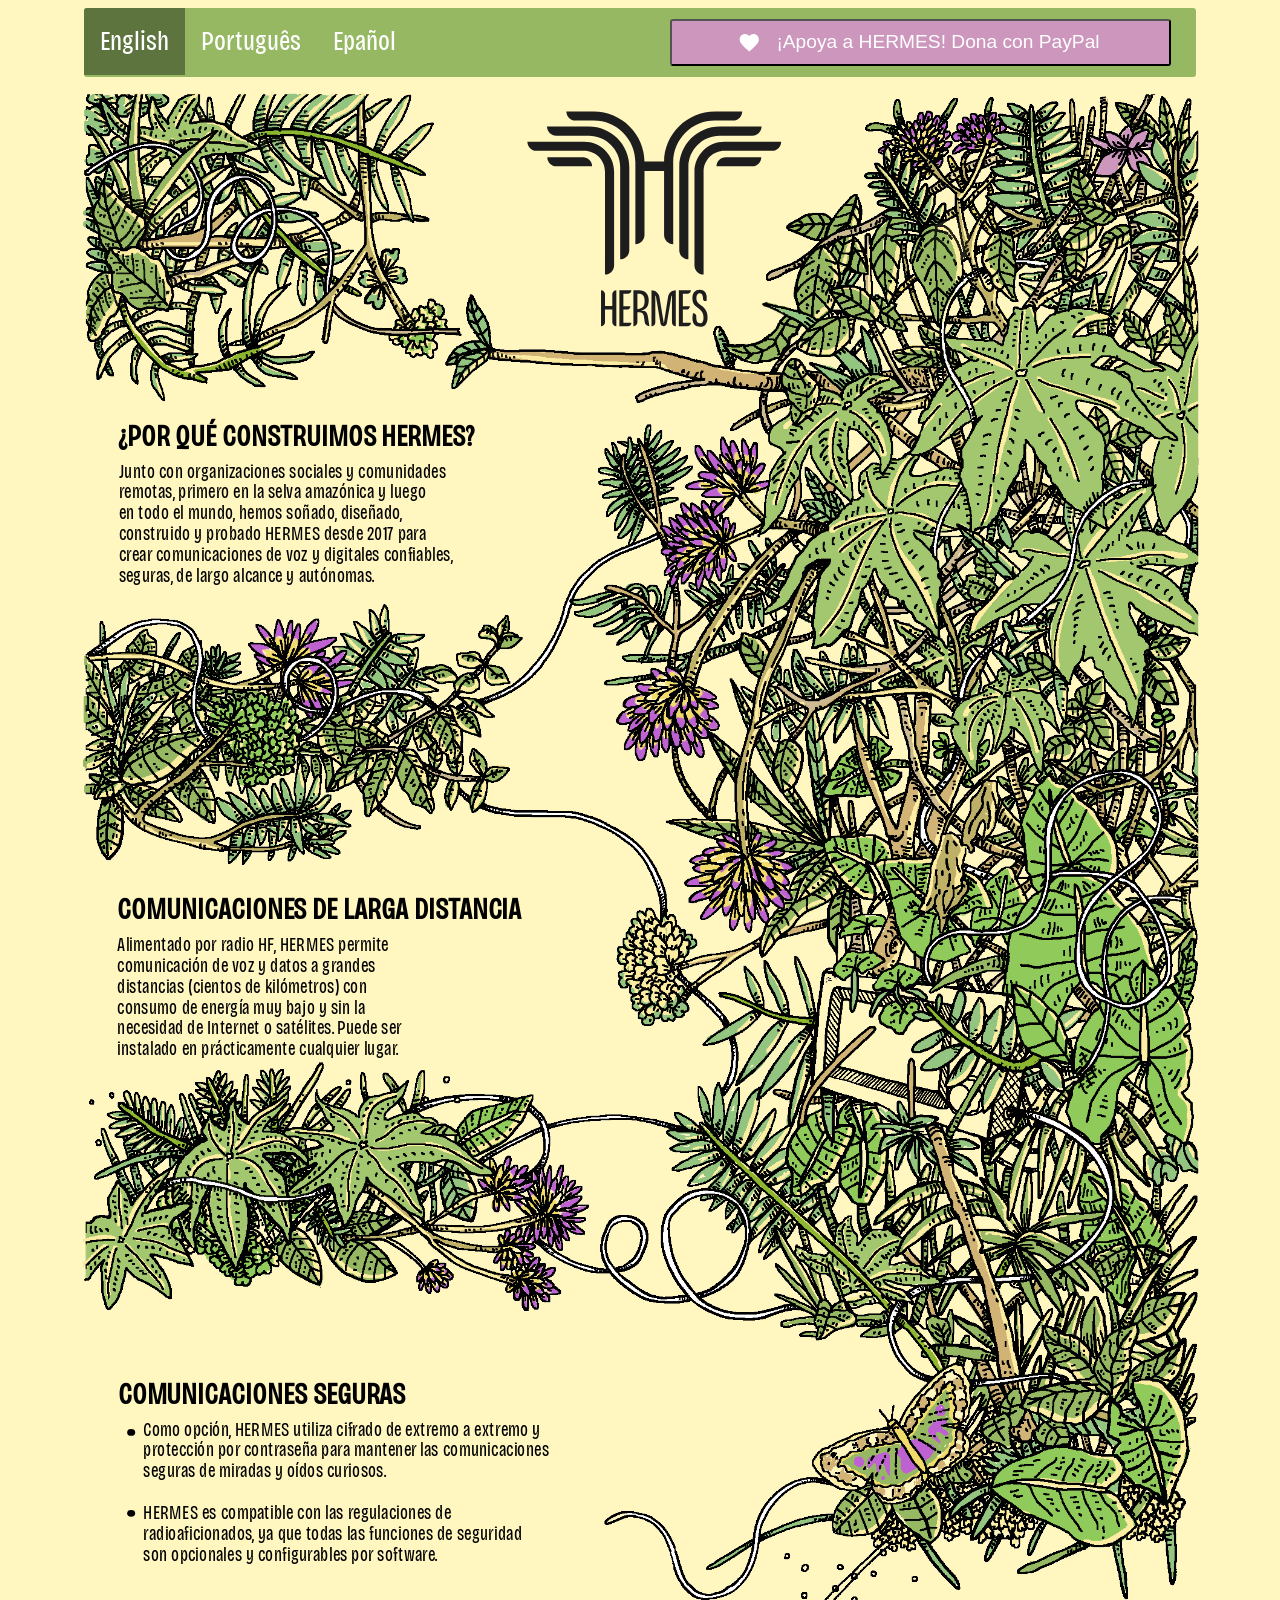
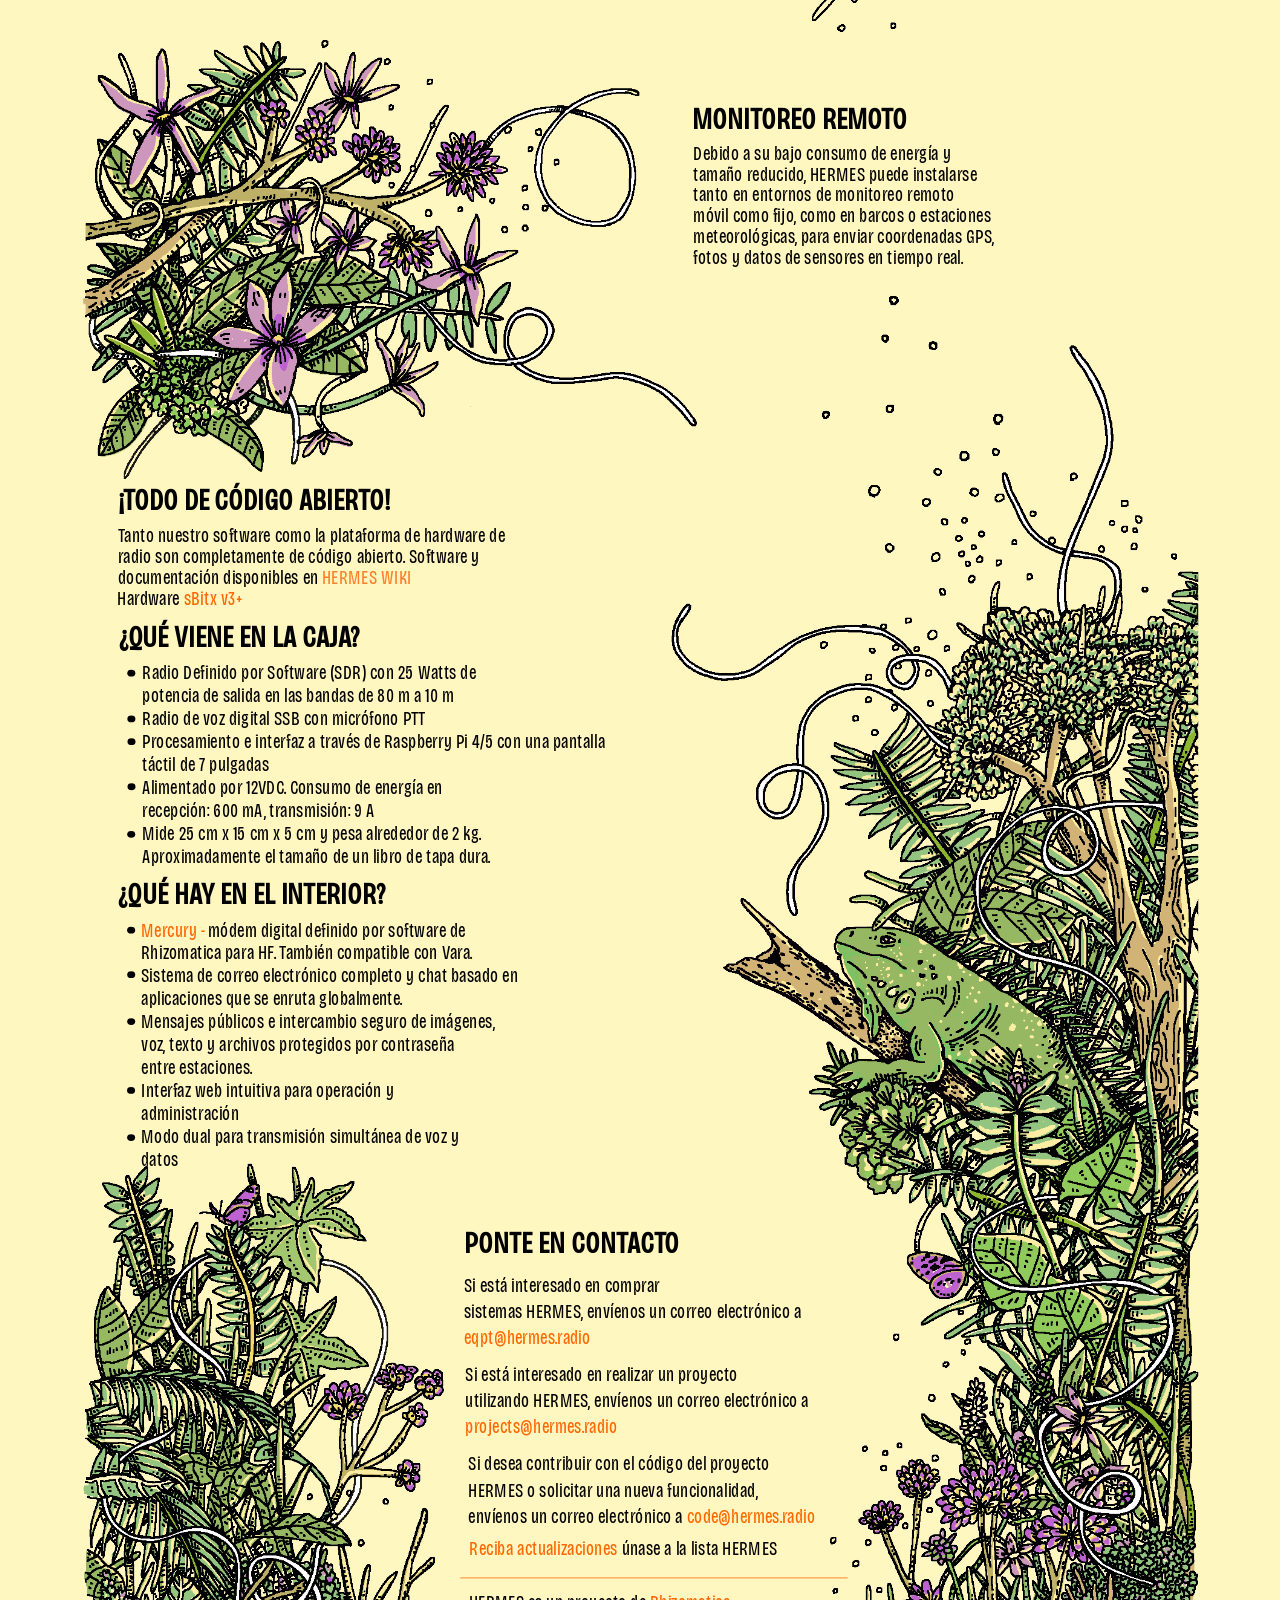
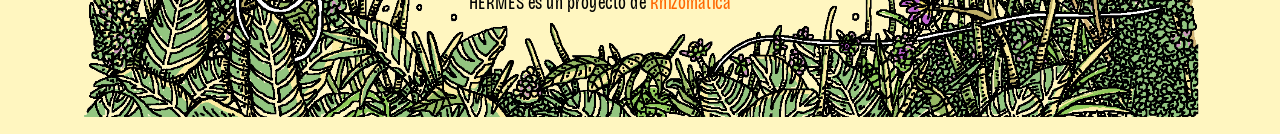
==== index_es.html @ ea564d0b "feat: adding ES and PT-BR files" ====
<!DOCTYPE html>
<html lang="pt-br">
<head>
  <link rel="stylesheet" href="assets/css/style.css" />
  <link rel="icon" href="assets/images/logo.ico">
  <meta name="viewport" content="width=device-width, initial-scale=1" charset="UTF-8">
</head>
<body>
<!-- NAVBAR -->
   <div id="navbar">
      <ul class="horizontal">
         <li><a
               class="active"
               href="/index.html"
            >English</a></li>
         <li><a href="/index_pt_br.html">Português</a></li>
         <li><a href="/index_es.html">Epañol</a></li>
         <li
            class="rightli"
         >
            <form
               action="https://www.paypal.com/donate"
               method="post"
               target="_top"
               class="inline-block"
            >
               <input
                  type="hidden"
                  name="hosted_button_id"
                  value="PR3K4VEEFHFZA"
               />
               <button
                  type="submit"
                  name="submit"
                  title="Donate via PayPal"
                  class="donate"
               >
                  <svg
                     class="heart"
                     fill="currentColor"
                     viewBox="0 0 24 24"
                     aria-hidden="true"
                  >
                     <path
                        d="M12 21.35l-1.45-1.32C5.4 15.36 2 12.28 2 8.5 2 5.42 4.42 3 7.5 3c1.74 0 3.41.81 4.5 2.09C13.09 3.81 14.76 3 16.5 3 19.58 3 22 5.42 22 8.5c0 3.78-3.4 6.86-8.55 11.54L12 21.35z"
                     />
                  </svg>
                  <span class="donate-text">
                    ¡Apoya a HERMES! Dona con PayPal
                  </span>  
                  
               </button>
               <img
                  alt=""
                  src="https://www.paypal.com/en_US/i/scr/pixel.gif"
                  width="1"
                  height="1"
                  class="hidden"
               />
            </form>
         </li>
      </ul>
   </div>

  <div class="container">
    
    <link class="index" src="data:image/svg+xml;utf8, <?xml version="1.0" encoding="UTF-8" standalone="no"?>
        <svg
       
       viewBox="0 0 174.07899 496.33832"
       version="1.1"
       id="svg16095"
       sodipodi:docname="index.svg"
       inkscape:version="1.2.2 (b0a8486541, 2022-12-01)"
       xmlns:inkscape="http://www.inkscape.org/namespaces/inkscape"
       xmlns:sodipodi="http://sodipodi.sourceforge.net/DTD/sodipodi-0.dtd"
       xmlns:xlink="http://www.w3.org/1999/xlink"
       xmlns="http://www.w3.org/2000/svg"
       xmlns:svg="http://www.w3.org/2000/svg">
      <sodipodi:namedview
         id="namedview427"
         pagecolor="#ffffff"
         bordercolor="#000000"
         borderopacity="0.25"
         inkscape:showpageshadow="2"
         inkscape:pageopacity="0.0"
         inkscape:pagecheckerboard="0"
         inkscape:deskcolor="#d1d1d1"
         inkscape:document-units="mm"
         showgrid="false"
         inkscape:zoom="1.2536822"
         inkscape:cx="268.80816"
         inkscape:cy="1754.8307"
         inkscape:window-width="1366"
         inkscape:window-height="699"
         inkscape:window-x="0"
         inkscape:window-y="0"
         inkscape:window-maximized="1"
         inkscape:current-layer="layer1" />
      <defs
         id="defs16092">
        <rect
           x="889.69128"
           y="759.58423"
           width="629.52667"
           height="122.20459"
           id="rect559-6-9-1-0-6-4" />
        <rect
           x="889.69128"
           y="759.58423"
           width="629.52667"
           height="122.20459"
           id="rect559-6-9-1-0-6" />
        <rect
           x="889.69128"
           y="759.58423"
           width="629.52667"
           height="122.20459"
           id="rect559-6-9-1-0" />
        <rect
           x="889.69128"
           y="759.58423"
           width="629.52667"
           height="122.20459"
           id="rect559-6-9-1" />
        <rect
           x="889.69128"
           y="759.58423"
           width="803.32947"
           height="30.616125"
           id="rect559-6-9-4" />
        <rect
           x="889.69128"
           y="759.58423"
           width="817.12885"
           height="88.843765"
           id="rect559-6-9" />
        <rect
           x="889.69128"
           y="759.58423"
           width="752.35901"
           height="357.20432"
           id="rect559-6-9-5" />
        <rect
           x="890.53235"
           y="732.28552"
           width="948.50635"
           height="78.468147"
           id="rect565-3-8-1" />
        <rect
           x="889.69128"
           y="759.58423"
           width="748.64093"
           height="296.61288"
           id="rect559-6-9-3" />
        <rect
           x="890.53235"
           y="732.28552"
           width="948.50635"
           height="78.468147"
           id="rect565-3-3" />
        <rect
           x="889.69128"
           y="759.58423"
           width="719.16571"
           height="317.30008"
           id="rect559-6-5" />
        <rect
           x="890.53235"
           y="732.28552"
           width="948.50635"
           height="78.468147"
           id="rect565-3-8-6" />
        <rect
           x="890.53235"
           y="732.28552"
           width="948.50635"
           height="78.468147"
           id="rect565-3-8" />
        <rect
           x="890.53235"
           y="732.28552"
           width="948.50635"
           height="78.468147"
           id="rect565-3" />
        <rect
           x="889.69128"
           y="759.58423"
           width="746.67731"
           height="189.44522"
           id="rect559-6" />
        <rect
           x="890.53235"
           y="732.28552"
           width="948.50635"
           height="78.468147"
           id="rect565" />
        <rect
           x="889.69128"
           y="759.58423"
           width="753.13336"
           height="228.85371"
           id="rect559" />
        <rect
           x="890.53235"
           y="732.28552"
           width="968.15271"
           height="69.458504"
           id="rect565-3-3-5" />
        <rect
           x="889.69128"
           y="759.58423"
           width="729.20087"
           height="328.22382"
           id="rect559-6-5-9" />
        <rect
           x="890.53235"
           y="732.28552"
           width="948.50635"
           height="78.468147"
           id="rect565-3-8-5" />
        <clipPath
           clipPathUnits="userSpaceOnUse"
           id="clipPath1484">
          <path
             d="M 10,0 H 1913.643 V 5353.999 H 10 Z"
             id="path1482" />
        </clipPath>
        <mask
           maskUnits="userSpaceOnUse"
           x="0"
           y="0"
           width="1"
           height="1"
           id="mask1488">
          <image
             width="1"
             height="1"
             style="image-rendering:optimizeSpeed"
             preserveAspectRatio="none"
             xlink:href="[data-uri]"
             id="image1490" />
        </mask>
        <clipPath
           clipPathUnits="userSpaceOnUse"
           id="clipPath1410">
          <path
             d="M 0,5354 H 1920 V 0 H 0 Z"
             id="path1408" />
        </clipPath>
        <rect
           x="890.53235"
           y="732.28552"
           width="948.50635"
           height="78.468147"
           id="rect958" />
        <rect
           x="889.69128"
           y="759.58423"
           width="729.20087"
           height="328.22382"
           id="rect960" />
        <rect
           x="890.53235"
           y="732.28552"
           width="968.15271"
           height="69.458504"
           id="rect962" />
        <rect
           x="889.69128"
           y="759.58423"
           width="753.13336"
           height="228.85371"
           id="rect964" />
        <rect
           x="890.53235"
           y="732.28552"
           width="948.50635"
           height="78.468147"
           id="rect966" />
        <rect
           x="889.69128"
           y="759.58423"
           width="746.67731"
           height="189.44522"
           id="rect968" />
        <rect
           x="890.53235"
           y="732.28552"
           width="948.50635"
           height="78.468147"
           id="rect970" />
        <rect
           x="890.53235"
           y="732.28552"
           width="948.50635"
           height="78.468147"
           id="rect972" />
        <rect
           x="890.53235"
           y="732.28552"
           width="948.50635"
           height="78.468147"
           id="rect974" />
        <rect
           x="889.69128"
           y="759.58423"
           width="719.16571"
           height="317.30008"
           id="rect976" />
        <rect
           x="890.53235"
           y="732.28552"
           width="948.50635"
           height="78.468147"
           id="rect978" />
        <rect
           x="889.69128"
           y="759.58423"
           width="748.64093"
           height="296.61288"
           id="rect980" />
        <rect
           x="890.53235"
           y="732.28552"
           width="948.50635"
           height="78.468147"
           id="rect982" />
        <rect
           x="889.69128"
           y="759.58423"
           width="752.35901"
           height="357.20432"
           id="rect984" />
        <rect
           x="889.69128"
           y="759.58423"
           width="817.12885"
           height="88.843765"
           id="rect986" />
        <rect
           x="889.69128"
           y="759.58423"
           width="803.32947"
           height="30.616125"
           id="rect988" />
        <rect
           x="889.69128"
           y="759.58423"
           width="629.52667"
           height="122.20459"
           id="rect990" />
        <rect
           x="889.69128"
           y="759.58423"
           width="629.52667"
           height="122.20459"
           id="rect992" />
        <rect
           x="889.69128"
           y="759.58423"
           width="629.52667"
           height="122.20459"
           id="rect994" />
        <rect
           x="889.69128"
           y="759.58423"
           width="629.52667"
           height="122.20459"
           id="rect996" />
        <rect
           x="890.53235"
           y="732.28552"
           width="948.50635"
           height="78.468147"
           id="rect1326" />
        <rect
           x="889.69128"
           y="759.58423"
           width="729.20087"
           height="328.22382"
           id="rect1328" />
        <rect
           x="890.53235"
           y="732.28552"
           width="968.15271"
           height="69.458504"
           id="rect1330" />
        <rect
           x="889.69128"
           y="759.58423"
           width="753.13336"
           height="228.85371"
           id="rect1332" />
        <rect
           x="890.53235"
           y="732.28552"
           width="948.50635"
           height="78.468147"
           id="rect1334" />
        <rect
           x="889.69128"
           y="759.58423"
           width="746.67731"
           height="189.44522"
           id="rect1336" />
        <rect
           x="890.53235"
           y="732.28552"
           width="948.50635"
           height="78.468147"
           id="rect1338" />
        <rect
           x="890.53235"
           y="732.28552"
           width="948.50635"
           height="78.468147"
           id="rect1340" />
        <rect
           x="890.53235"
           y="732.28552"
           width="948.50635"
           height="78.468147"
           id="rect1342" />
        <rect
           x="889.69128"
           y="759.58423"
           width="719.16571"
           height="317.30008"
           id="rect1344" />
        <rect
           x="890.53235"
           y="732.28552"
           width="948.50635"
           height="78.468147"
           id="rect1346" />
        <rect
           x="889.69128"
           y="759.58423"
           width="748.64093"
           height="296.61288"
           id="rect1348" />
        <rect
           x="890.53235"
           y="732.28552"
           width="948.50635"
           height="78.468147"
           id="rect1350" />
        <rect
           x="889.69128"
           y="759.58423"
           width="752.35901"
           height="357.20432"
           id="rect1352" />
        <rect
           x="889.69128"
           y="759.58423"
           width="817.12885"
           height="88.843765"
           id="rect1354" />
        <rect
           x="889.69128"
           y="759.58423"
           width="803.32947"
           height="30.616125"
           id="rect1356" />
        <rect
           x="889.69128"
           y="759.58423"
           width="629.52667"
           height="122.20459"
           id="rect1358" />
        <rect
           x="889.69128"
           y="759.58423"
           width="629.52667"
           height="122.20459"
           id="rect1360" />
        <rect
           x="889.69128"
           y="759.58423"
           width="629.52667"
           height="122.20459"
           id="rect1362" />
        <rect
           x="889.69128"
           y="759.58423"
           width="629.52667"
           height="122.20459"
           id="rect1364" />
        <rect
           x="889.69128"
           y="759.58423"
           width="629.52667"
           height="122.20459"
           id="rect559-6-9-1-0-6-4-3" />
      </defs>
      <rect
         style="opacity:1;fill:#ff6600;stroke-width:0.228;fill-opacity:1;stroke-dasharray:none"
         id="rect1366"
         width="59.294048"
         height="0.11568794"
         x="59.555309"
         y="474.4585" />
      <g
         id="layer1"
         transform="translate(-14.054394,103.46711)">
        <g
           id="g1404"
           transform="matrix(0.08973419,0,0,-0.08955655,19.330448,376.8057)">
          <g
             id="g1406"
             clip-path="url(#clipPath1410)"
             transform="translate(-22.677167)">
            <g
               id="g1420"
               transform="translate(867.7324,4936.9331)">
              <path
                 d="m 0,0 v 61.603 c 3.763,0 6.813,-3.051 6.813,-6.814 V 34.441 h 12.414 v 20.254 c 0,3.815 3.093,6.908 6.907,6.908 V 0 C 22.32,0 19.227,3.092 19.227,6.907 V 28.375 H 6.813 V 6.813 C 6.813,3.051 3.763,0 0,0"
                 style="fill:#1e1d1d;fill-opacity:1;fill-rule:nonzero;stroke:none"
                 id="path1422" />
            </g>
            <g
               id="g1424"
               transform="translate(899.0317,4936.9331)">
              <path
                 d="m 0,0 v 61.603 h 20.534 c 0,-3.351 -2.716,-6.067 -6.067,-6.067 H 6.813 V 34.348 h 11.948 c 0,-3.247 -2.633,-5.88 -5.88,-5.88 H 6.813 V 6.067 H 20.534 C 20.534,2.716 17.818,0 14.467,0 Z"
                 style="fill:#1e1d1d;fill-opacity:1;fill-rule:nonzero;stroke:none"
                 id="path1426" />
            </g>
            <g
               id="g1428"
               transform="translate(929.7695,4966.521)">
              <path
                 d="m 0,0 h 0.934 c 3.67,0 6.486,1.042 8.446,3.127 1.961,2.084 2.941,5.521 2.941,10.313 0,4.418 -0.84,7.608 -2.52,9.568 -1.68,1.96 -4.077,2.94 -7.187,2.94 H 0 Z m -6.813,-29.588 v 61.603 h 10.08 c 4.978,0 8.898,-1.587 11.761,-4.761 2.861,-3.173 4.293,-7.529 4.293,-13.066 0,-2.677 -0.405,-5.181 -1.214,-7.514 C 17.299,4.34 15.961,2.38 14.094,0.793 12.228,-0.793 9.738,-1.773 6.627,-2.146 v -0.561 c 3.671,-0.125 6.331,-0.965 7.981,-2.52 1.647,-1.556 2.784,-4.419 3.407,-8.586 l 2.426,-15.775 c -4.057,0 -7.484,3.011 -8.007,7.035 l -0.953,7.339 c -0.25,1.68 -0.592,3.235 -1.027,4.667 -0.436,1.431 -1.213,2.582 -2.333,3.453 C 7,-6.223 5.289,-5.756 2.987,-5.693 H 0 v -17.081 c 0,-3.763 -3.05,-6.814 -6.813,-6.814"
                 style="fill:#1e1d1d;fill-opacity:1;fill-rule:nonzero;stroke:none"
                 id="path1430" />
            </g>
            <g
               id="g1432"
               transform="translate(953.7886,4936.9331)">
              <path
                 d="m 0,0 v 61.603 c 6.73,0 12.472,-4.871 13.57,-11.511 L 20.908,5.694 h 0.28 l 7.083,44.662 c 1.027,6.478 6.612,11.247 13.171,11.247 V 0 C 37.833,0 34.909,2.925 34.909,6.533 V 52.167 L 34.103,52.206 26.131,4.455 C 25.702,1.884 23.477,0 20.871,0 18.144,0 15.815,1.969 15.362,4.658 L 7.345,52.189 H 6.533 L 6.534,6.534 C 6.534,2.925 3.608,0 0,0"
                 style="fill:#1e1d1d;fill-opacity:1;fill-rule:nonzero;stroke:none"
                 id="path1434" />
            </g>
            <g
               id="g1436"
               transform="translate(1000.4873,4936.9331)">
              <path
                 d="m 0,0 v 61.603 h 20.534 c 0,-3.351 -2.716,-6.067 -6.066,-6.067 H 6.813 V 34.348 h 11.949 c 0,-3.247 -2.633,-5.88 -5.88,-5.88 H 6.813 V 6.067 H 20.534 C 20.534,2.716 17.818,0 14.468,0 Z"
                 style="fill:#1e1d1d;fill-opacity:1;fill-rule:nonzero;stroke:none"
                 id="path1438" />
            </g>
            <g
               id="g1440"
               transform="translate(1036.2246,4936)">
              <path
                 d="m 0,0 c -3.174,0 -5.663,0.669 -7.467,2.007 -1.805,1.337 -3.112,3.111 -3.921,5.32 -0.808,2.208 -1.198,4.681 -1.166,7.42 0.031,2.737 0.327,5.507 0.887,8.307 3.137,0.415 5.861,-2.125 5.703,-5.285 -0.048,-0.959 -0.066,-1.888 -0.056,-2.789 0.031,-2.706 0.528,-4.885 1.494,-6.533 0.963,-1.65 2.596,-2.473 4.899,-2.473 1.991,0 3.469,0.746 4.435,2.239 0.963,1.494 1.446,3.828 1.446,7.001 0,3.36 -0.42,6.02 -1.261,7.98 -0.84,1.96 -1.913,3.561 -3.22,4.807 -1.306,1.244 -2.707,2.395 -4.2,3.453 -1.992,1.369 -3.765,2.815 -5.32,4.34 -1.556,1.525 -2.769,3.314 -3.641,5.368 -0.871,2.053 -1.305,4.541 -1.305,7.466 0,4.294 1.056,7.841 3.172,10.641 2.116,2.8 5.258,4.2 9.427,4.2 4.668,0 7.965,-1.742 9.895,-5.227 1.928,-3.485 2.457,-8.152 1.587,-14 L 9.727,43.973 C 7.464,43.607 5.412,45.355 5.414,47.646 v 0.049 c 0,1.618 -0.156,3.158 -0.467,4.62 -0.312,1.462 -0.872,2.675 -1.68,3.641 -0.81,0.963 -1.96,1.446 -3.454,1.446 -1.743,0 -3.126,-0.732 -4.154,-2.194 -1.026,-1.462 -1.539,-3.469 -1.539,-6.02 0,-2.426 0.42,-4.449 1.26,-6.066 0.84,-1.619 1.866,-2.926 3.08,-3.92 1.213,-0.997 2.349,-1.868 3.407,-2.614 3.547,-2.365 6.315,-5.134 8.307,-8.307 1.99,-3.174 2.986,-7.343 2.986,-12.507 0,-4.606 -0.979,-8.386 -2.939,-11.34 C 8.261,1.477 4.854,0 0,0"
                 style="fill:#1e1d1d;fill-opacity:1;fill-rule:nonzero;stroke:none"
                 id="path1442" />
            </g>
            <g
               id="g1444"
               transform="translate(926.2969,5077.1025)">
              <path
                 d="m 0,0 v 0 140.07 c 0,39.333 -31.885,71.218 -71.218,71.218 h -30.904 c -8.596,0 -15.564,6.969 -15.564,15.566 h 46.468 c 47.929,0 86.783,-38.855 86.783,-86.784 V 15.565 C 15.565,6.968 8.596,0 0,0"
                 style="fill:#1e1d1d;fill-opacity:1;fill-rule:nonzero;stroke:none"
                 id="path1446" />
            </g>
            <g
               id="g1448"
               transform="translate(900.3896,5051.1948)">
              <path
                 d="m 0,0 v 0 157.796 c 0,29.543 -23.95,53.493 -53.493,53.493 h -55.744 c -8.596,0 -15.565,6.968 -15.565,15.565 h 71.309 c 38.139,0 69.058,-30.918 69.058,-69.058 V 15.565 C 15.565,6.968 8.596,0 0,0"
                 style="fill:#1e1d1d;fill-opacity:1;fill-rule:nonzero;stroke:none"
                 id="path1450" />
            </g>
            <g
               id="g1452"
               transform="translate(874.4824,5025.2876)">
              <path
                 d="m 0,0 v 0 175.731 c 0,19.638 -15.92,35.558 -35.558,35.558 h -81.213 c -8.595,0 -15.564,6.969 -15.564,15.565 h 96.777 c 28.235,0 51.123,-22.888 51.123,-51.123 V 15.565 C 15.565,6.968 8.596,0 0,0"
                 style="fill:#1e1d1d;fill-opacity:1;fill-rule:nonzero;stroke:none"
                 id="path1454" />
            </g>
            <g
               id="g1456"
               transform="translate(776.0903,5225.7319)">
              <path
                 d="M 0,0 C 0,-8.596 6.968,-15.565 15.565,-15.565 H 76.424 C 76.424,-6.969 69.456,0 60.859,0 Z"
                 style="fill:#1e1d1d;fill-opacity:1;fill-rule:nonzero;stroke:none"
                 id="path1458" />
            </g>
            <g
               id="g1460"
               transform="translate(990.8203,5077.1025)">
              <path
                 d="m 0,0 v 0 140.07 c 0,39.333 31.886,71.218 71.219,71.218 h 30.903 c 8.596,0 15.565,6.969 15.565,15.566 H 71.219 c -47.93,0 -86.783,-38.855 -86.783,-86.784 V 15.565 C -15.564,6.968 -8.596,0 0,0"
                 style="fill:#1e1d1d;fill-opacity:1;fill-rule:nonzero;stroke:none"
                 id="path1462" />
            </g>
            <g
               id="g1464"
               transform="translate(1016.7275,5051.1948)">
              <path
                 d="m 0,0 v 0 157.796 c 0,29.543 23.95,53.493 53.493,53.493 h 55.744 c 8.597,0 15.565,6.968 15.565,15.565 H 53.493 c -38.139,0 -69.058,-30.918 -69.058,-69.058 V 15.565 C -15.565,6.968 -8.596,0 0,0"
                 style="fill:#1e1d1d;fill-opacity:1;fill-rule:nonzero;stroke:none"
                 id="path1466" />
            </g>
            <g
               id="g1468"
               transform="translate(1042.6348,5025.2876)">
              <path
                 d="m 0,0 v 0 175.731 c 0,19.638 15.92,35.558 35.558,35.558 h 81.213 c 8.595,0 15.564,6.969 15.564,15.565 H 35.558 c -28.235,0 -51.123,-22.888 -51.123,-51.123 V 15.565 C -15.565,6.968 -8.596,0 0,0"
                 style="fill:#1e1d1d;fill-opacity:1;fill-rule:nonzero;stroke:none"
                 id="path1470" />
            </g>
            <g
               id="g1472"
               transform="translate(1141.0273,5225.7319)">
              <path
                 d="m 0,0 c 0,-8.596 -6.969,-15.565 -15.565,-15.565 h -60.86 c 0,8.596 6.969,15.565 15.566,15.565 z"
                 style="fill:#1e1d1d;fill-opacity:1;fill-rule:nonzero;stroke:none"
                 id="path1474" />
            </g>
            <path
               d="m 987.484,5201.98 h -57.851 v 16.374 h 57.851 z"
               style="fill:#1e1d1d;fill-opacity:1;fill-rule:nonzero;stroke:none"
               id="path1476" />
          </g>
        </g>
        <g
           id="g1478"
           transform="matrix(0.09333911,0,0,-0.09333912,-71.717695,366.22421)">
          <g
             id="g1480"
             clip-path="url(#clipPath1484)"
             transform="translate(853.29547,-279.81637)">
            <g
               id="g1486"
               transform="matrix(1903.6444,0,0,5354,48.626425,-36.419277)">
              <image
                 width="1"
                 height="1"
                 style="image-rendering:optimizeSpeed"
                 preserveAspectRatio="none"
                 transform="matrix(1,0,0,-1,0,1)"
                 xlink:href="[data-uri]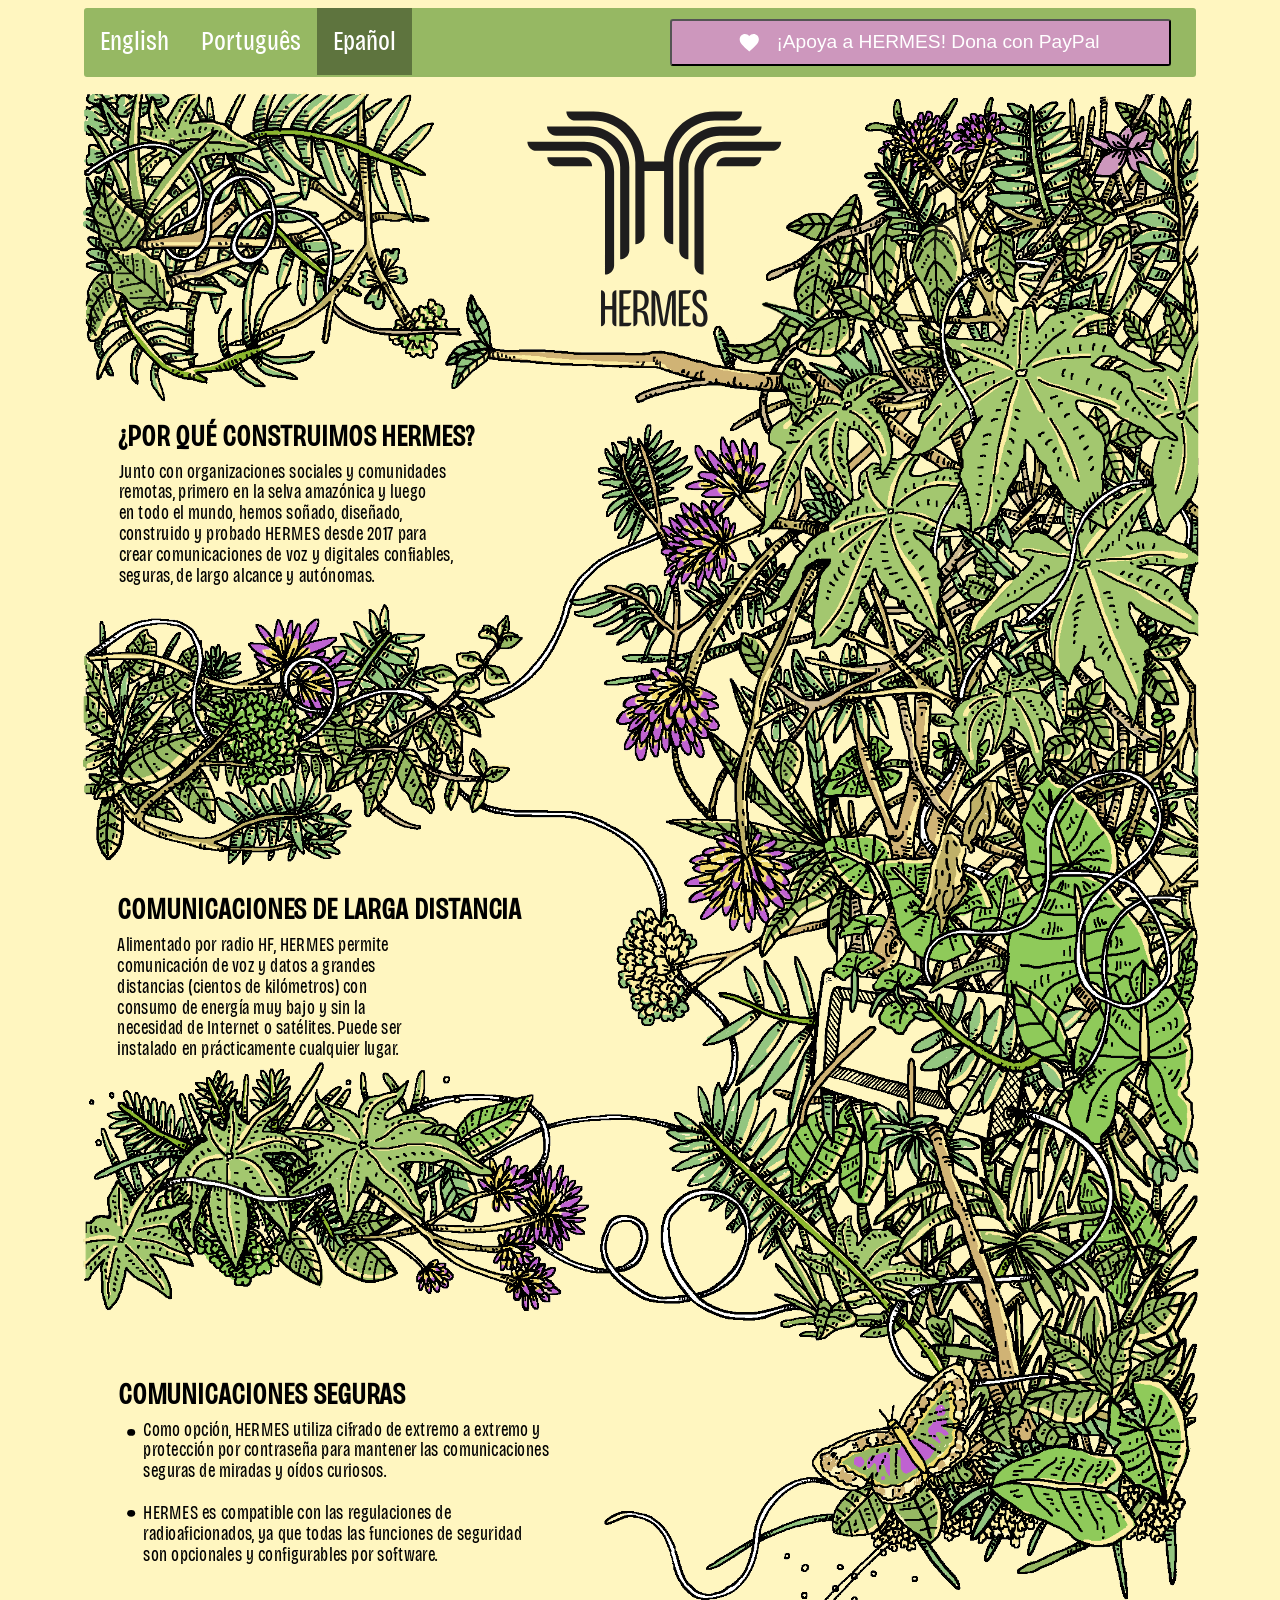
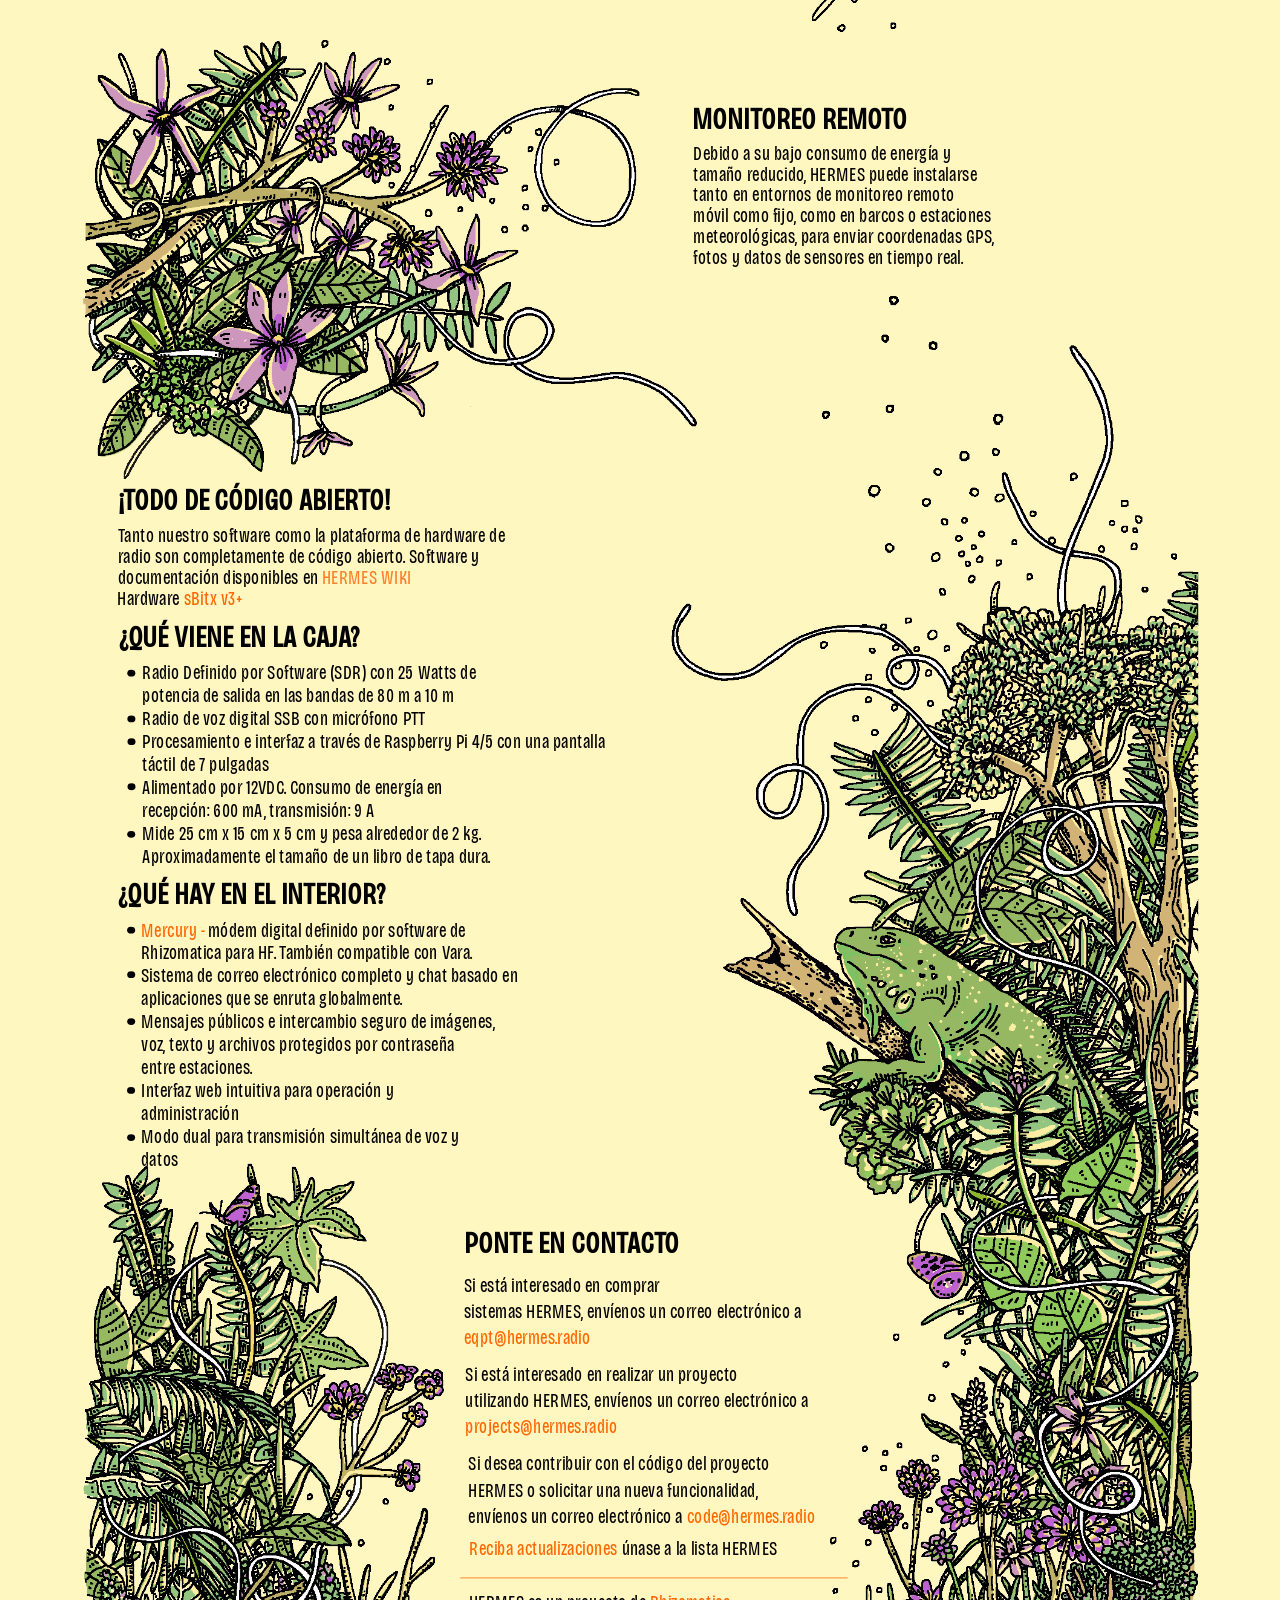
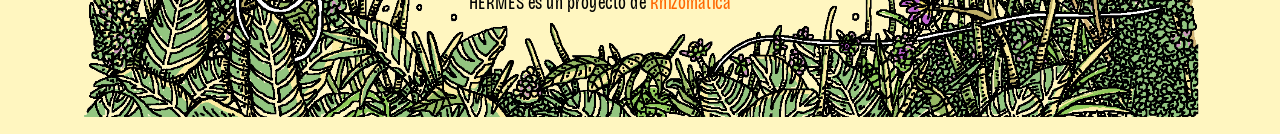
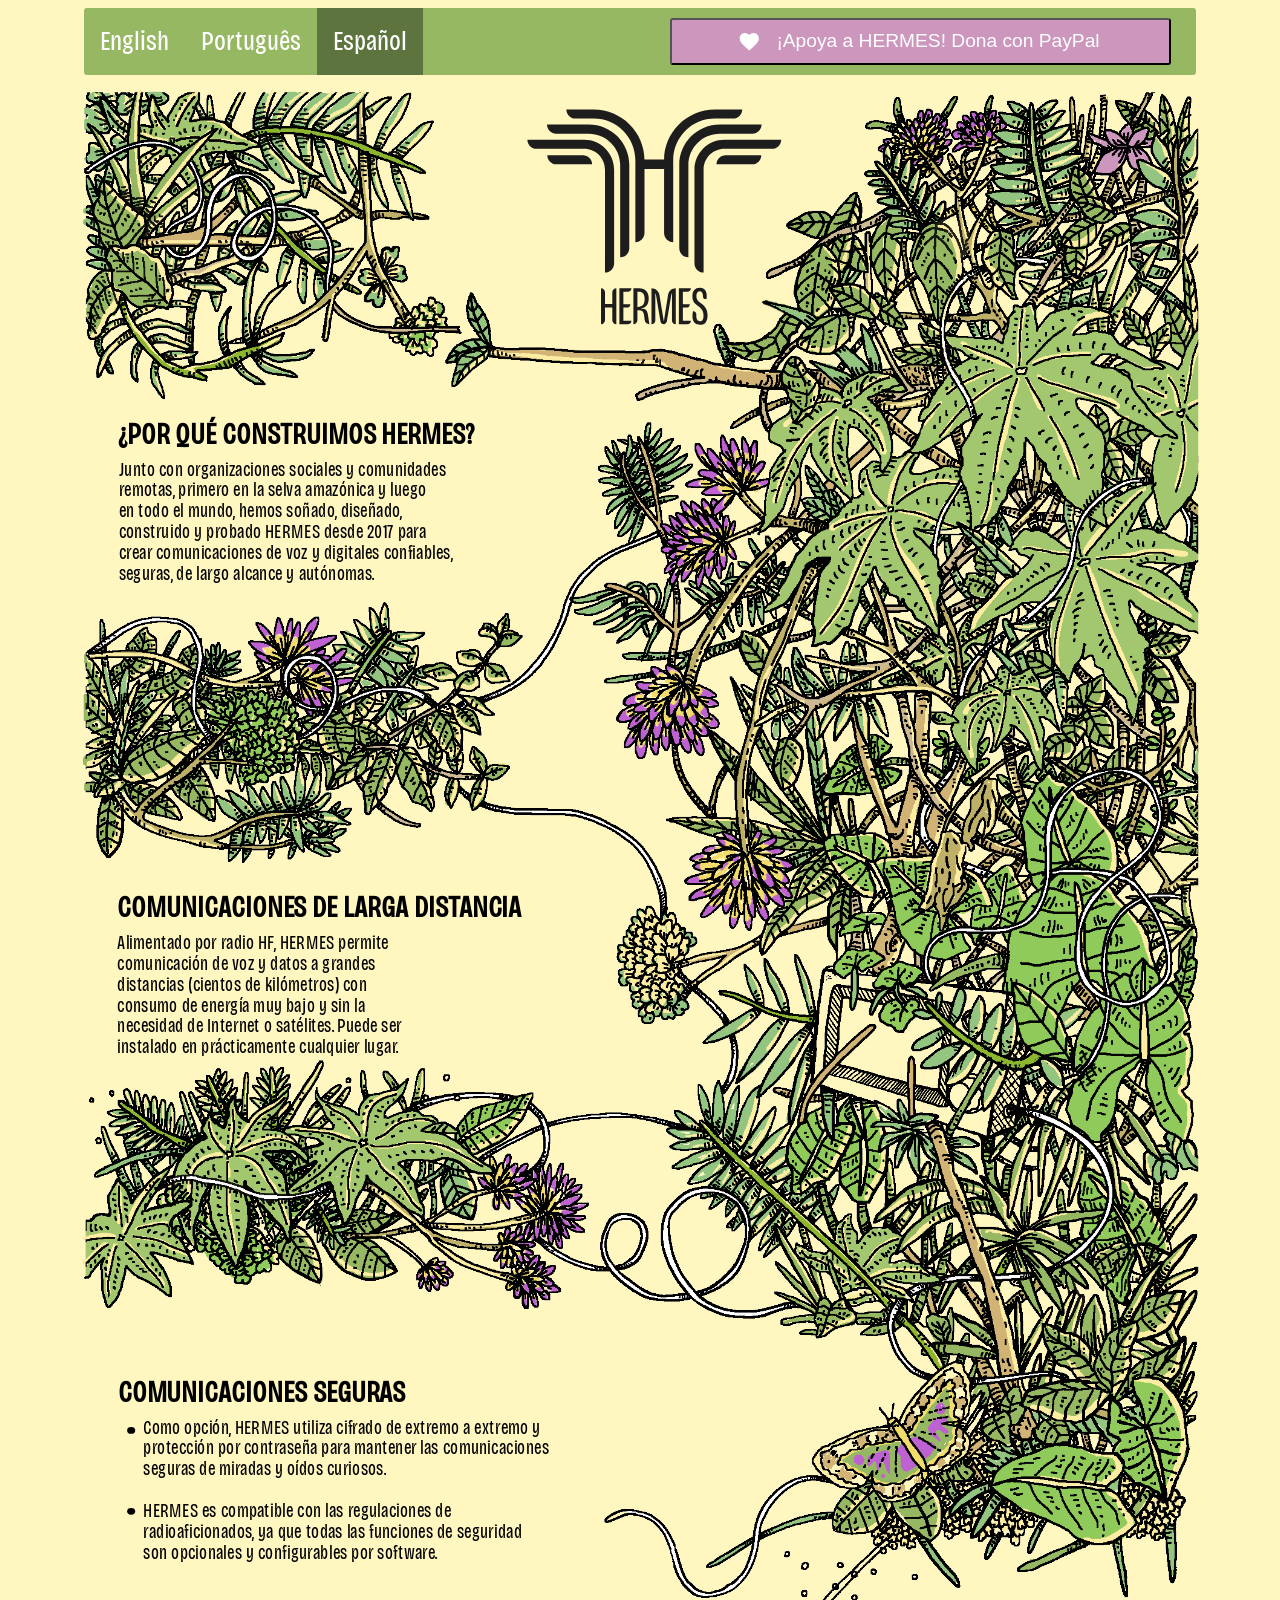
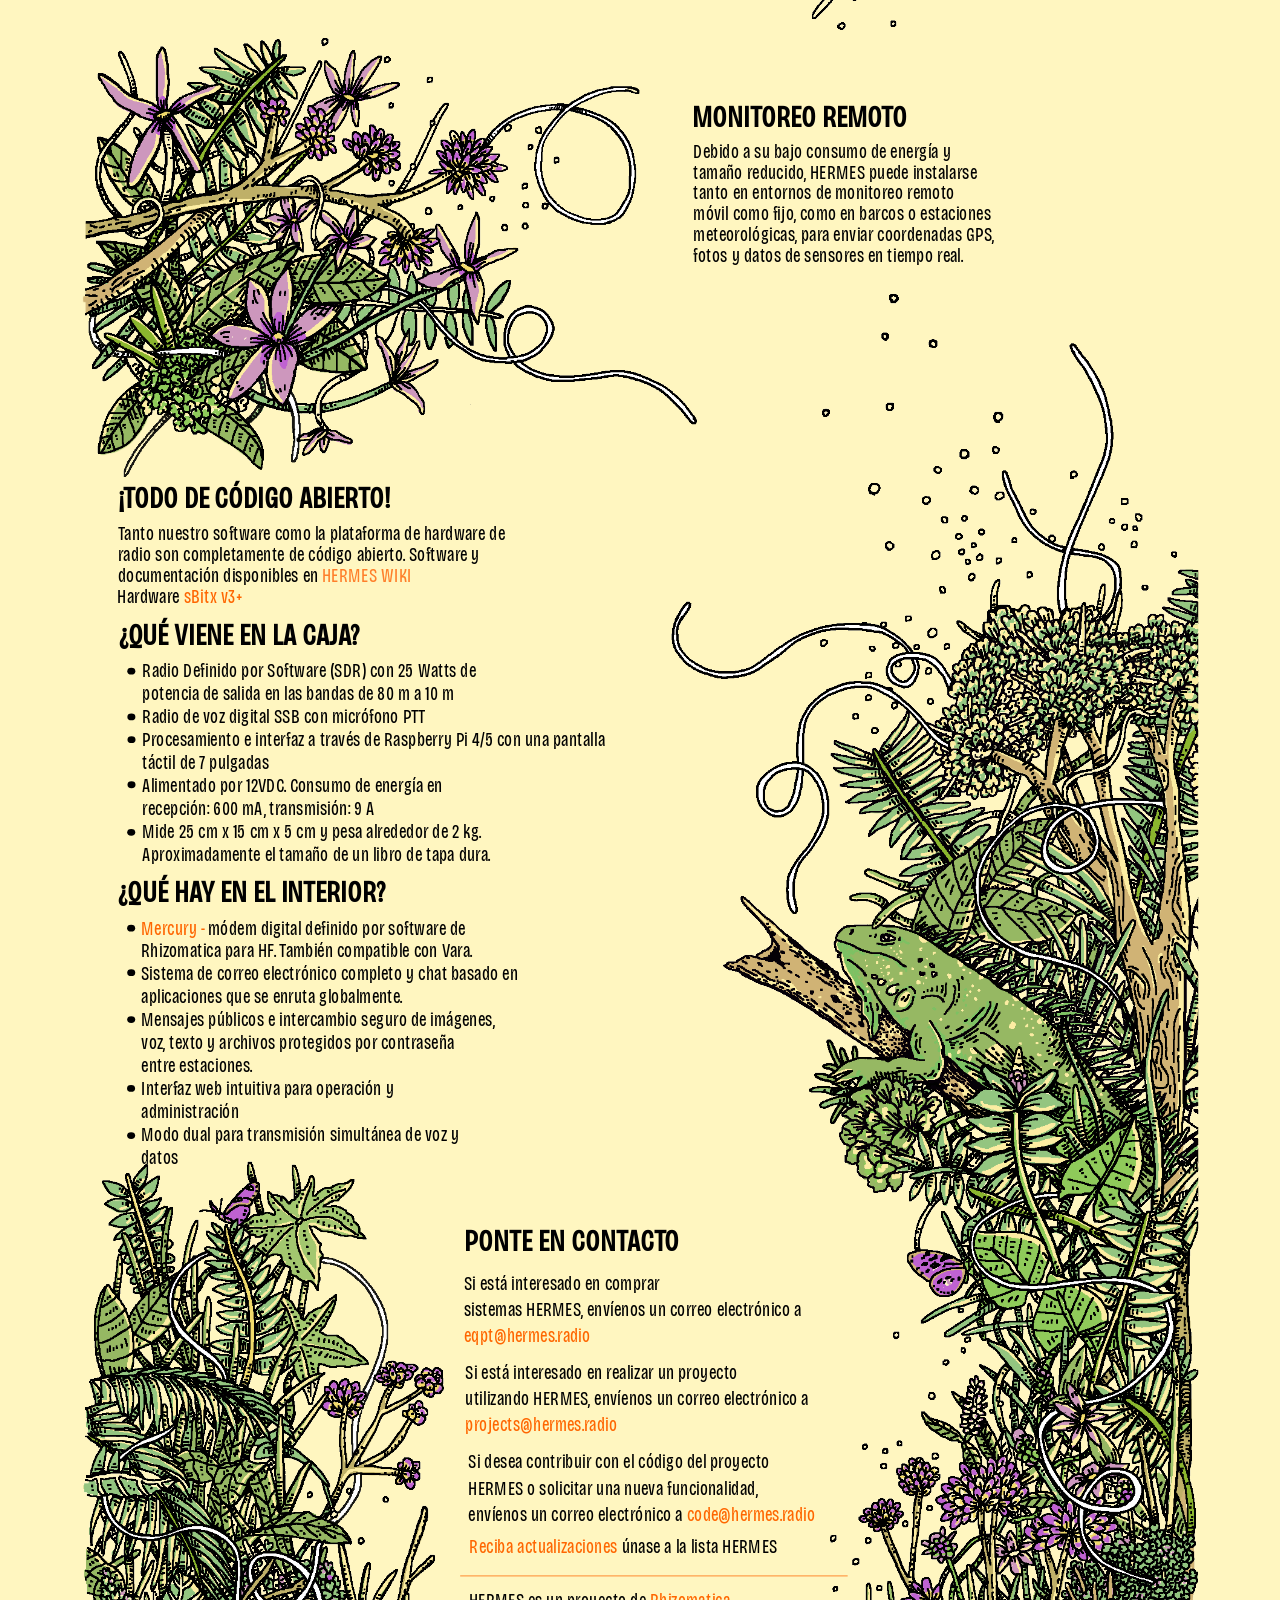
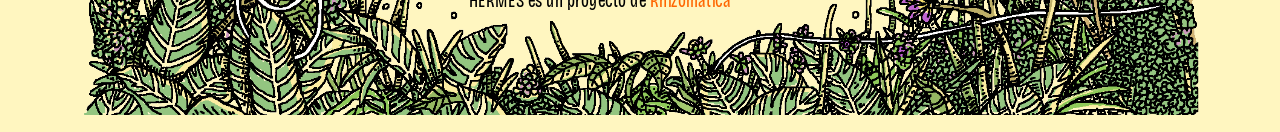
